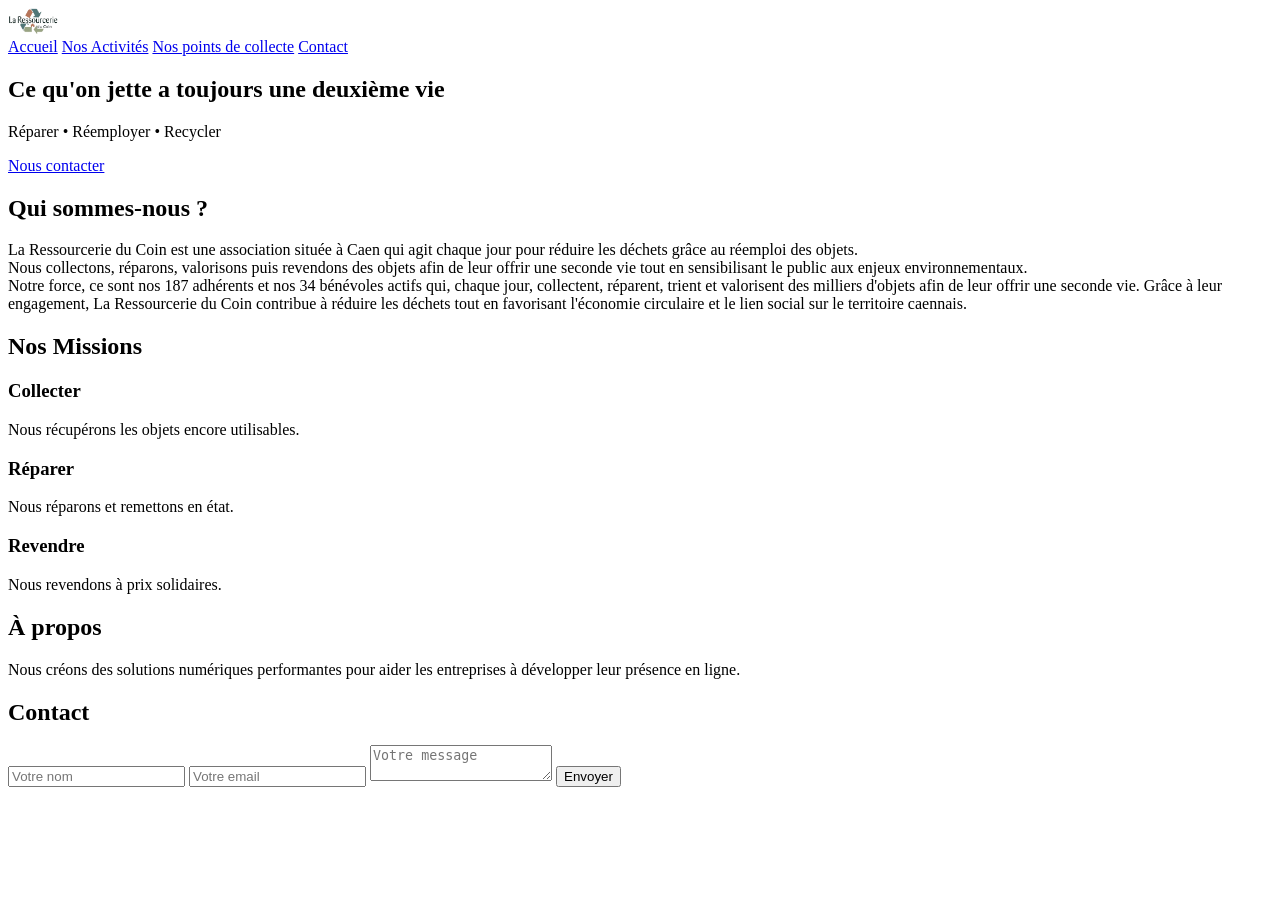
==== index.html @ 8d31c963 "Update index.html" ====
<!DOCTYPE html>
<html lang="fr">

<head>
    <link rel="icon" type="image/png" href="photo/logonglet.png">
    <meta charset="UTF-8">
    <meta name="viewport" content="width=device-width, initial-scale=1.0">
    <title>La Ressourcerie du Coin</title>
    <link rel="stylesheet" href="style.css">
</head>

<body>

    <header class="header">

        <div class="logo">
            <img src="photo/logoecri.png" alt="logo" width="50px" />
        </div>

        <nav class="navigation">
            <a href="index.html">Accueil</a>
            <a href="page/index2.html">Nos Activités</a>
            <a href="page/index3.html">Nos points de collecte</a>
            <a href="#contact">Contact</a>
        </nav>

    </header>


    <main>

        <section class="hero" id="accueil">

            <div class="hero-content">

                <h1>
                    Ce qu'on jette a toujours une deuxième vie
                </h1>


                <p>
                    Réparer • Réemployer • Recycler
                </p>
                <a class="btn" href="#contact">
                    Nous contacter
                </a>

            </div>

        </section>



        <section class="Apropos" id="Apropos">

            <h2>
                Qui sommes-nous ?
            </h2>
            <p>
                La Ressourcerie du Coin est une association située à Caen qui agit chaque jour pour réduire les déchets
                grâce au réemploi des objets.<br>

                Nous collectons, réparons, valorisons puis revendons des objets afin de leur offrir une seconde vie tout
                en sensibilisant le public aux enjeux environnementaux.<br>

                Notre force, ce sont nos 187 adhérents et nos 34 bénévoles actifs qui, chaque jour, collectent,
                réparent, trient et valorisent des milliers d'objets afin de leur offrir une seconde vie. Grâce à leur
                engagement, La Ressourcerie du Coin contribue à réduire les déchets tout en favorisant l'économie
                circulaire et le lien social sur le territoire caennais.
            </p>

        </section>
        <section class="missions" id="missions">
            <h2>Nos Missions</h2>
            <div class="cards">


                <div class="card">
                    <h3>Collecter</h3>
                    <p>
                        Nous récupérons les objets encore utilisables.
                    </p>
                </div>


                <div class="card">
                    <h3>Réparer</h3>
                    <p>
                        Nous réparons et remettons en état.
                    </p>
                </div>


                <div class="card">
                    <h3>Revendre</h3>
                    <p>
                        Nous revendons à prix solidaires.
                    </p>
                </div>


            </div>

        </section>




        <section class="about" id="apropos">

            <h2>
                À propos
            </h2>

            <p>
                Nous créons des solutions numériques performantes
                pour aider les entreprises à développer leur présence en ligne.
            </p>

        </section>





        <section class="contact" id="contact">

            <h2>
                Contact
            </h2>


            <form>

                <input type="text" placeholder="Votre nom">

                <input type="email" placeholder="Votre email">

                <textarea placeholder="Votre message"></textarea>

                <button>
                    Envoyer
                </button>

            </form>


        </section>


    </main>




    <footer class="footer">

        <p>

        </p>

    </footer>



</body>

</html>
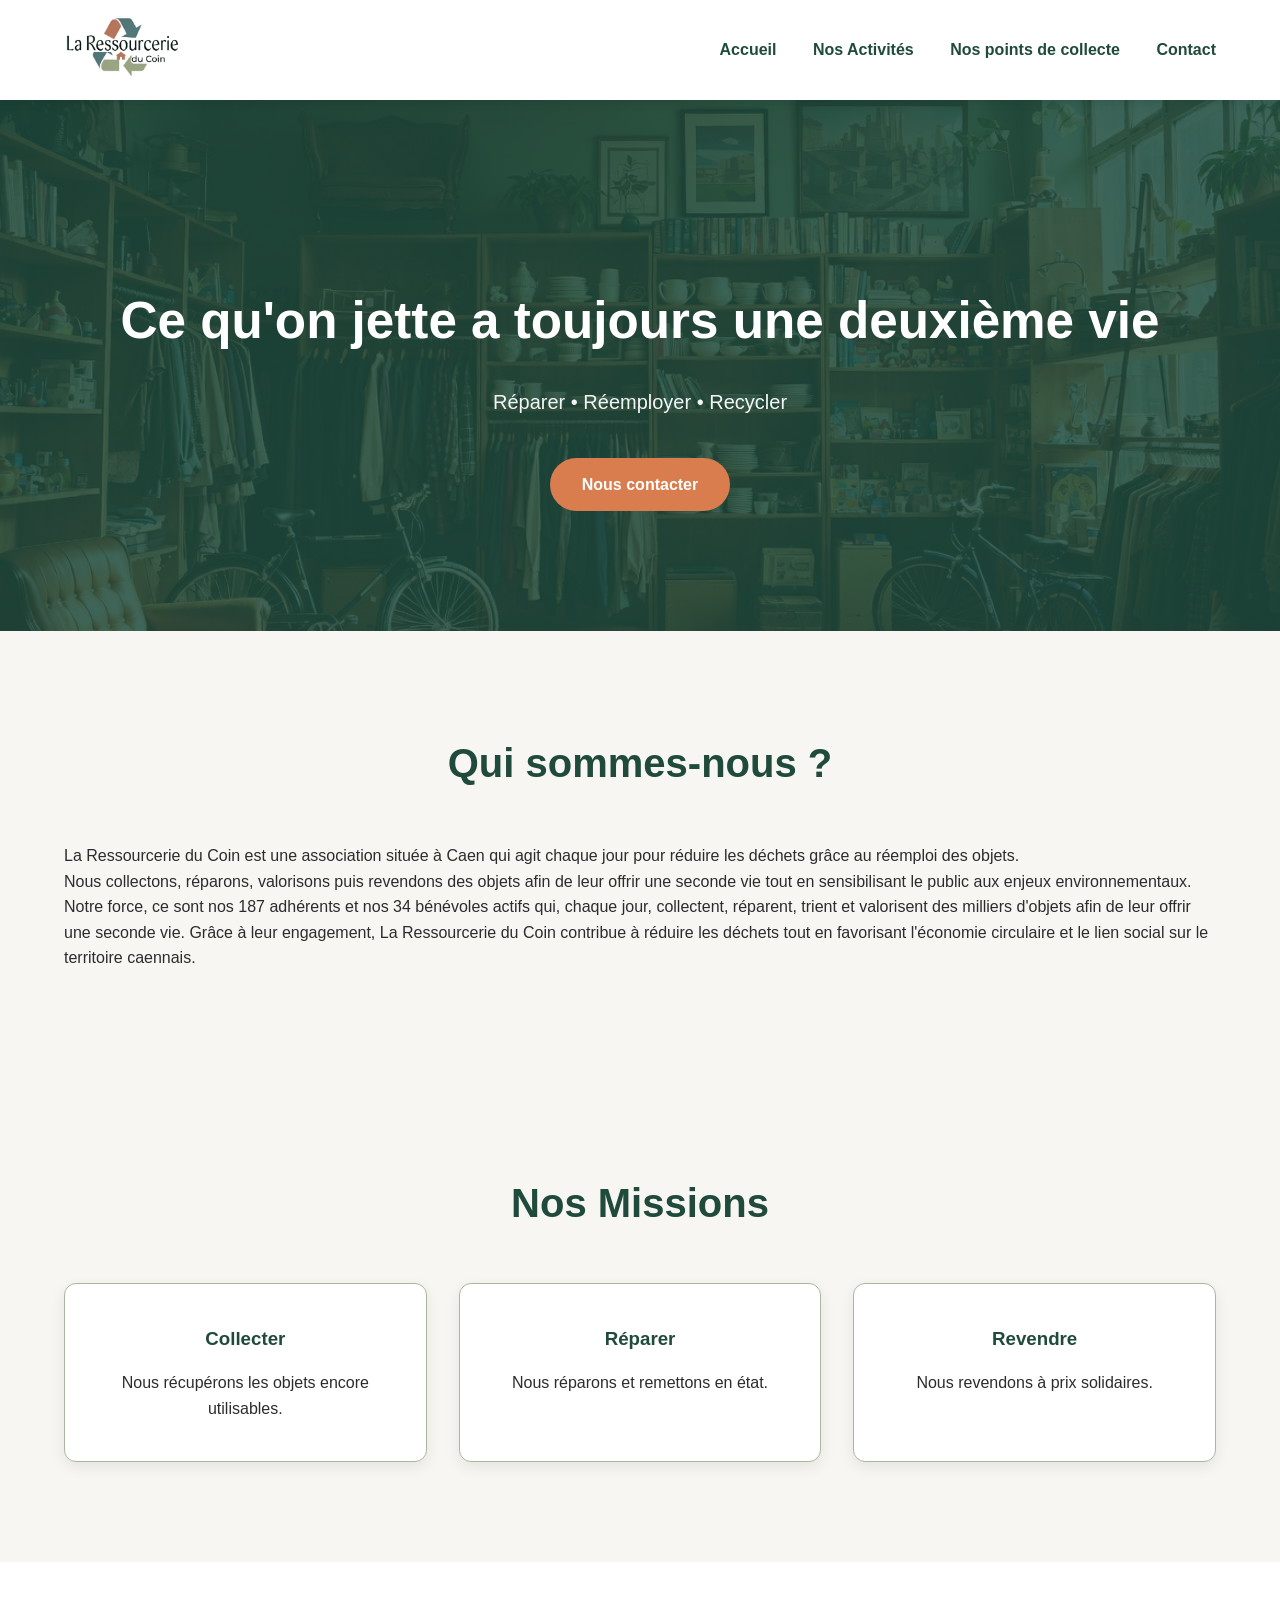
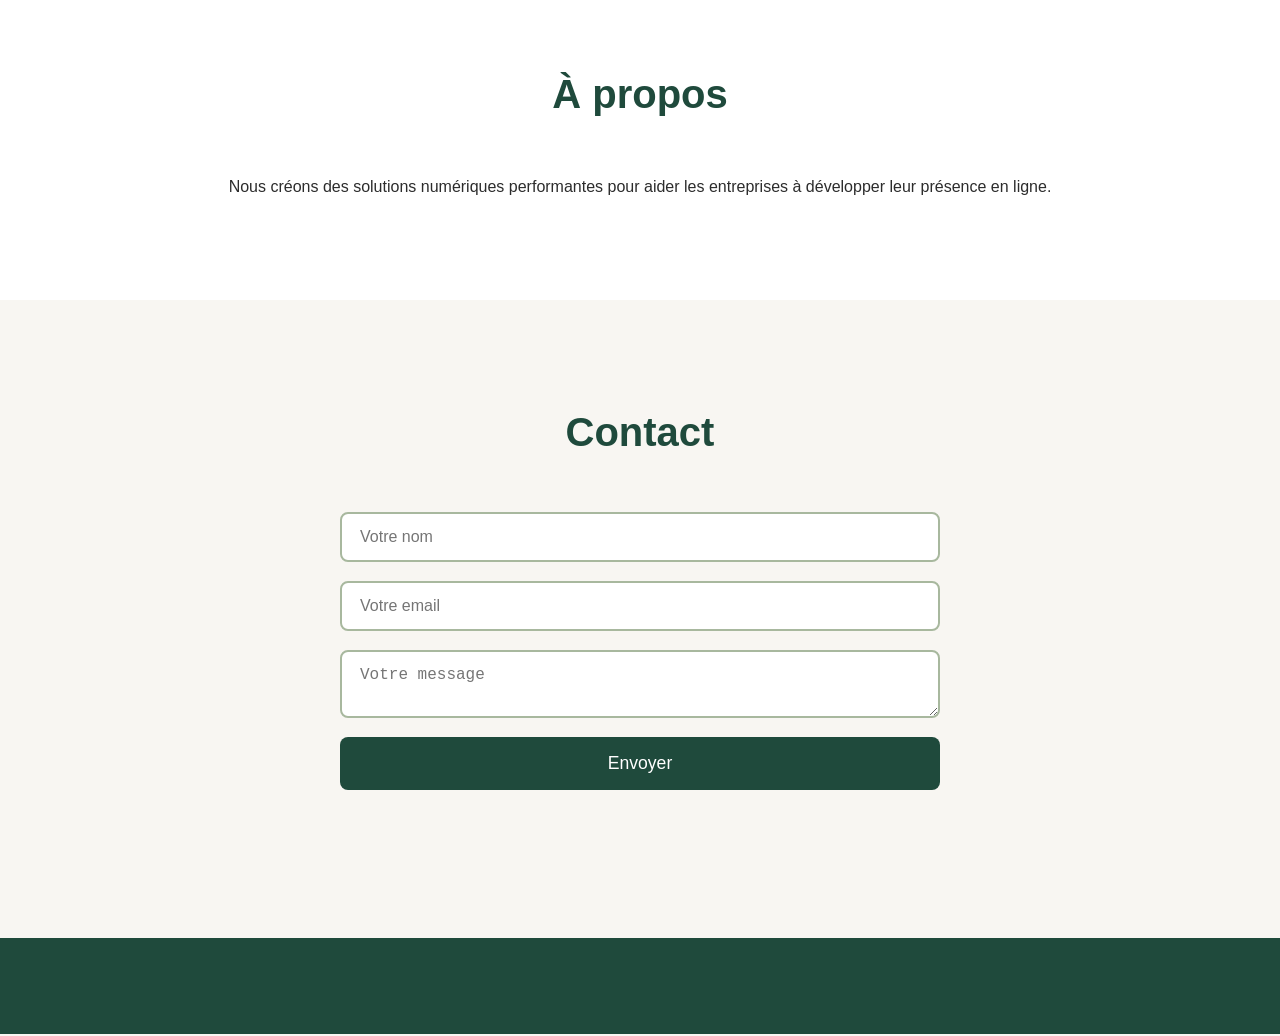
==== commit 6cc84cc9: "Update index.html" ====
--- a/index.html
+++ b/index.html
@@ -7,6 +7,8 @@
     <meta name="viewport" content="width=device-width, initial-scale=1.0">
     <title>La Ressourcerie du Coin</title>
     <link rel="stylesheet" href="style.css">
+    <script src="script.js"></script>
+
 </head>
 
 <body>
--- a/style.css
+++ b/style.css
@@ -0,0 +1,208 @@
+/* ====================== 
+   CHARTE GRAPHIQUE 
+   ====================== */
+:root {
+    --vert-principal: #1F4A3C;
+    --vert-secondaire: #8FBF8F;
+    --terre-cuite: #D97C4E;
+    --vert-clair: #A8B89E;
+    --gris-fonce: #2C2C2C;
+    --beige: #F8F6F2;
+}
+
+/* ====================== 
+   RESET & GÉNÉRAL 
+   ====================== */
+* {
+    margin: 0;
+    padding: 0;
+    box-sizing: border-box;
+}
+
+body {
+    font-family: 'Arial', 'Helvetica', sans-serif;
+    line-height: 1.6;
+    color: var(--gris-fonce);
+    background-color: var(--beige);
+}
+
+/* ====================== 
+   HEADER 
+   ====================== */
+.header {
+    background-color: white;
+    box-shadow: 0 2px 10px rgba(0, 0, 0, 0.1);
+    position: sticky;
+    top: 0;
+    z-index: 100;
+    padding: 1rem 5%;
+    display: flex;
+    align-items: center;
+    justify-content: space-between;
+}
+
+.logo img {
+    height: 60px;
+    width: auto;
+}
+
+.navigation a {
+    color: var(--vert-principal);
+    text-decoration: none;
+    margin-left: 2rem;
+    font-weight: 600;
+    transition: color 0.3s;
+}
+
+.navigation a:hover {
+    color: var(--terre-cuite);
+}
+
+/* ====================== 
+   HERO 
+   ====================== */
+.hero {
+    background: linear-gradient(rgba(31, 74, 60, 0.85), rgba(31, 74, 60, 0.85)), 
+                url('photo/fond2.jpg') center/cover no-repeat;
+    color: white;
+    padding: 180px 5% 120px;
+    text-align: center;
+}
+
+.hero h1 {
+    font-size: 3.2rem;
+    margin-bottom: 1.5rem;
+    color: white;
+}
+
+.hero p {
+    font-size: 1.25rem;
+    max-width: 800px;
+    margin: 0 auto 2.5rem;
+    opacity: 0.95;
+}
+
+.btn {
+    display: inline-block;
+    background-color: var(--terre-cuite);
+    color: white;
+    padding: 14px 32px;
+    border-radius: 50px;
+    text-decoration: none;
+    font-weight: bold;
+    transition: all 0.3s;
+}
+
+.btn:hover {
+    background-color: #c56d42;
+    transform: translateY(-3px);
+}
+
+/* ====================== 
+   SECTIONS 
+   ====================== */
+section {
+    padding: 100px 5%;
+}
+
+h2 {
+    color: var(--vert-principal);
+    text-align: center;
+    font-size: 2.5rem;
+    margin-bottom: 3rem;
+}
+
+/* Cards */
+.cards {
+    display: grid;
+    grid-template-columns: repeat(auto-fit, minmax(320px, 1fr));
+    gap: 2rem;
+    max-width: 1200px;
+    margin: 0 auto;
+}
+
+.card {
+    background: white;
+    padding: 2.5rem 2rem;
+    border-radius: 12px;
+    box-shadow: 0 5px 15px rgba(0, 0, 0, 0.08);
+    text-align: center;
+    transition: transform 0.3s;
+    border: 1px solid var(--vert-clair);
+}
+
+.card:hover {
+    transform: translateY(-10px);
+}
+
+.card h3 {
+    color: var(--vert-principal);
+    margin-bottom: 1rem;
+}
+
+/* À propos */
+.about {
+    background-color: white;
+    text-align: center;
+}
+
+/* Contact */
+.contact form {
+    max-width: 600px;
+    margin: 0 auto;
+    display: flex;
+    flex-direction: column;
+    gap: 1.2rem;
+}
+
+.contact input,
+.contact textarea {
+    padding: 14px 18px;
+    border: 2px solid var(--vert-clair);
+    border-radius: 8px;
+    font-size: 1rem;
+}
+
+.contact button {
+    background-color: var(--vert-principal);
+    color: white;
+    padding: 16px;
+    border: none;
+    border-radius: 8px;
+    font-size: 1.1rem;
+    cursor: pointer;
+    transition: 0.3s;
+}
+
+.contact button:hover {
+    background-color: #143828;
+}
+
+/* ====================== 
+   FOOTER 
+   ====================== */
+.footer {
+    background-color: var(--vert-principal);
+    color: white;
+    text-align: center;
+    padding: 3rem 5%;
+    margin-top: 3rem;
+}
+
+/* ====================== 
+   RESPONSIVE 
+   ====================== */
+@media (max-width: 768px) {
+    .header {
+        flex-direction: column;
+        gap: 1rem;
+    }
+    
+    .navigation a {
+        margin: 0 1rem;
+    }
+    
+    .hero h1 {
+        font-size: 2.4rem;
+    }
+}
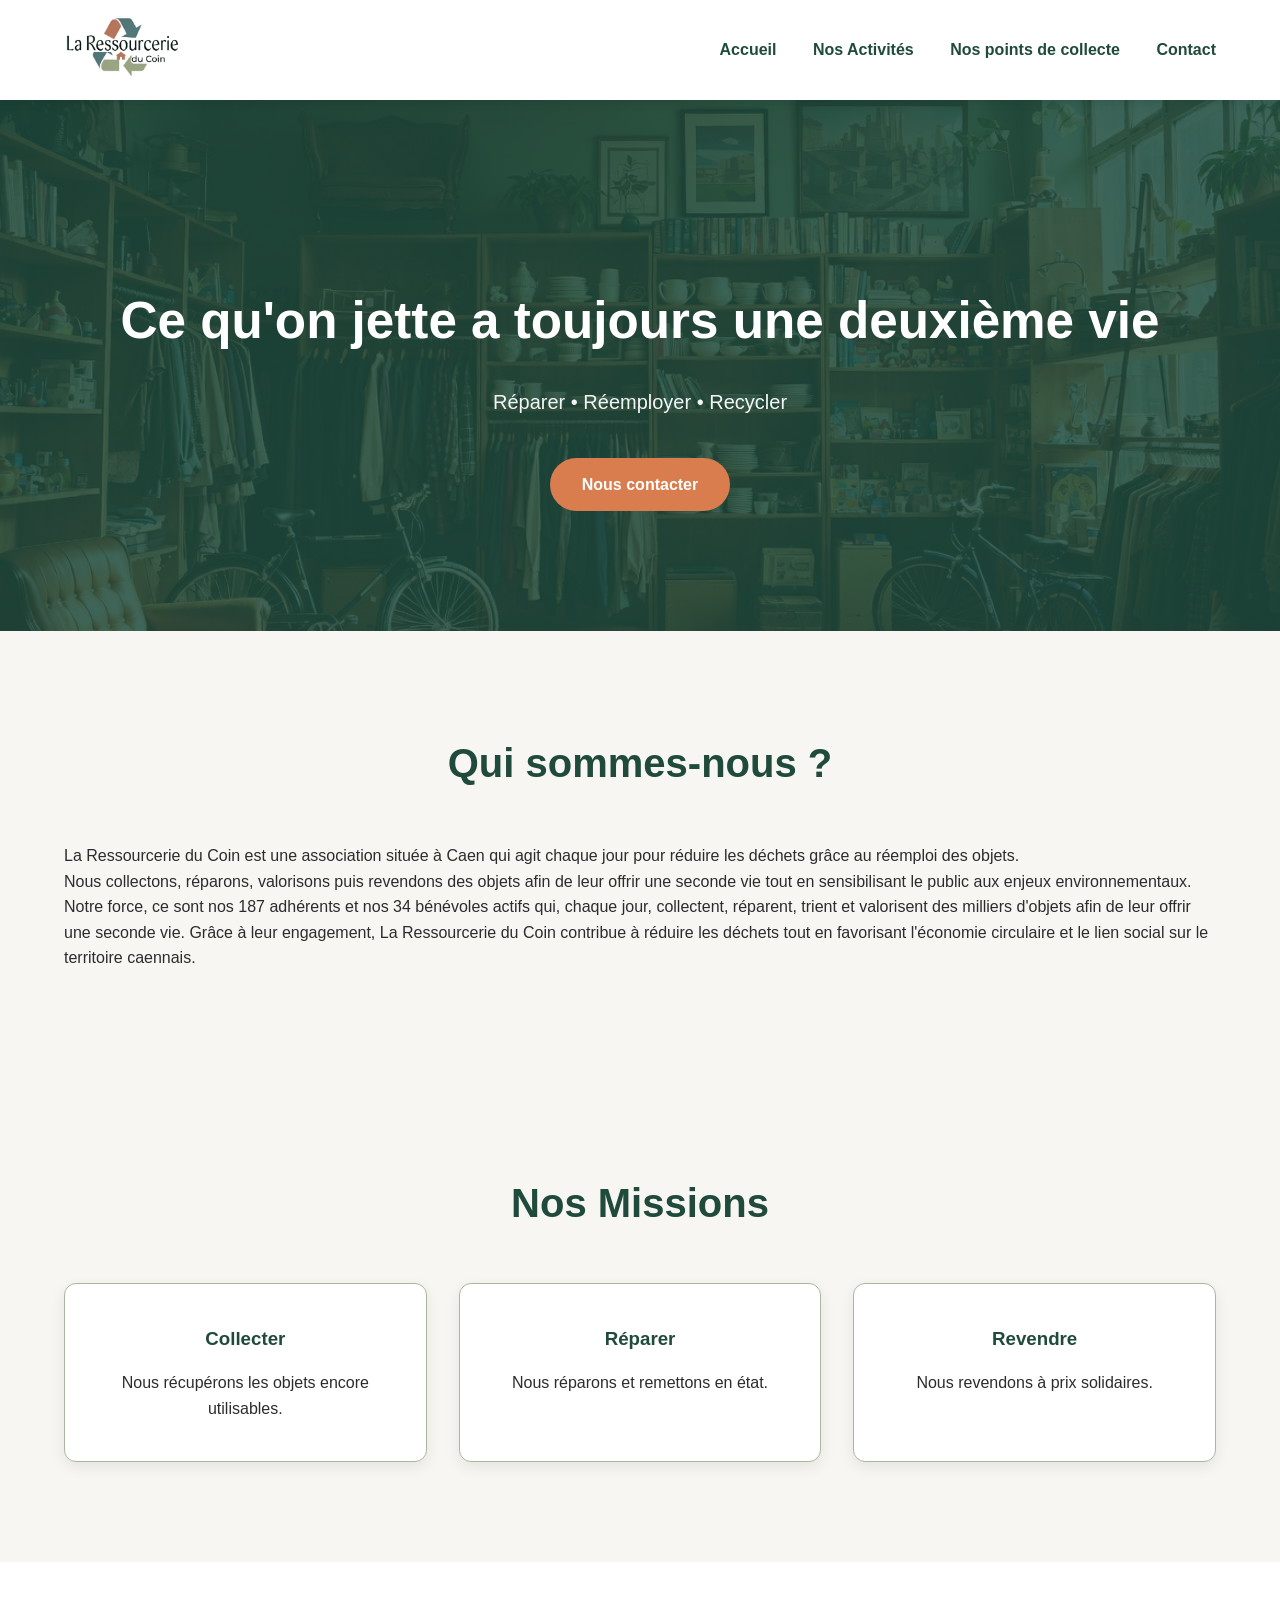
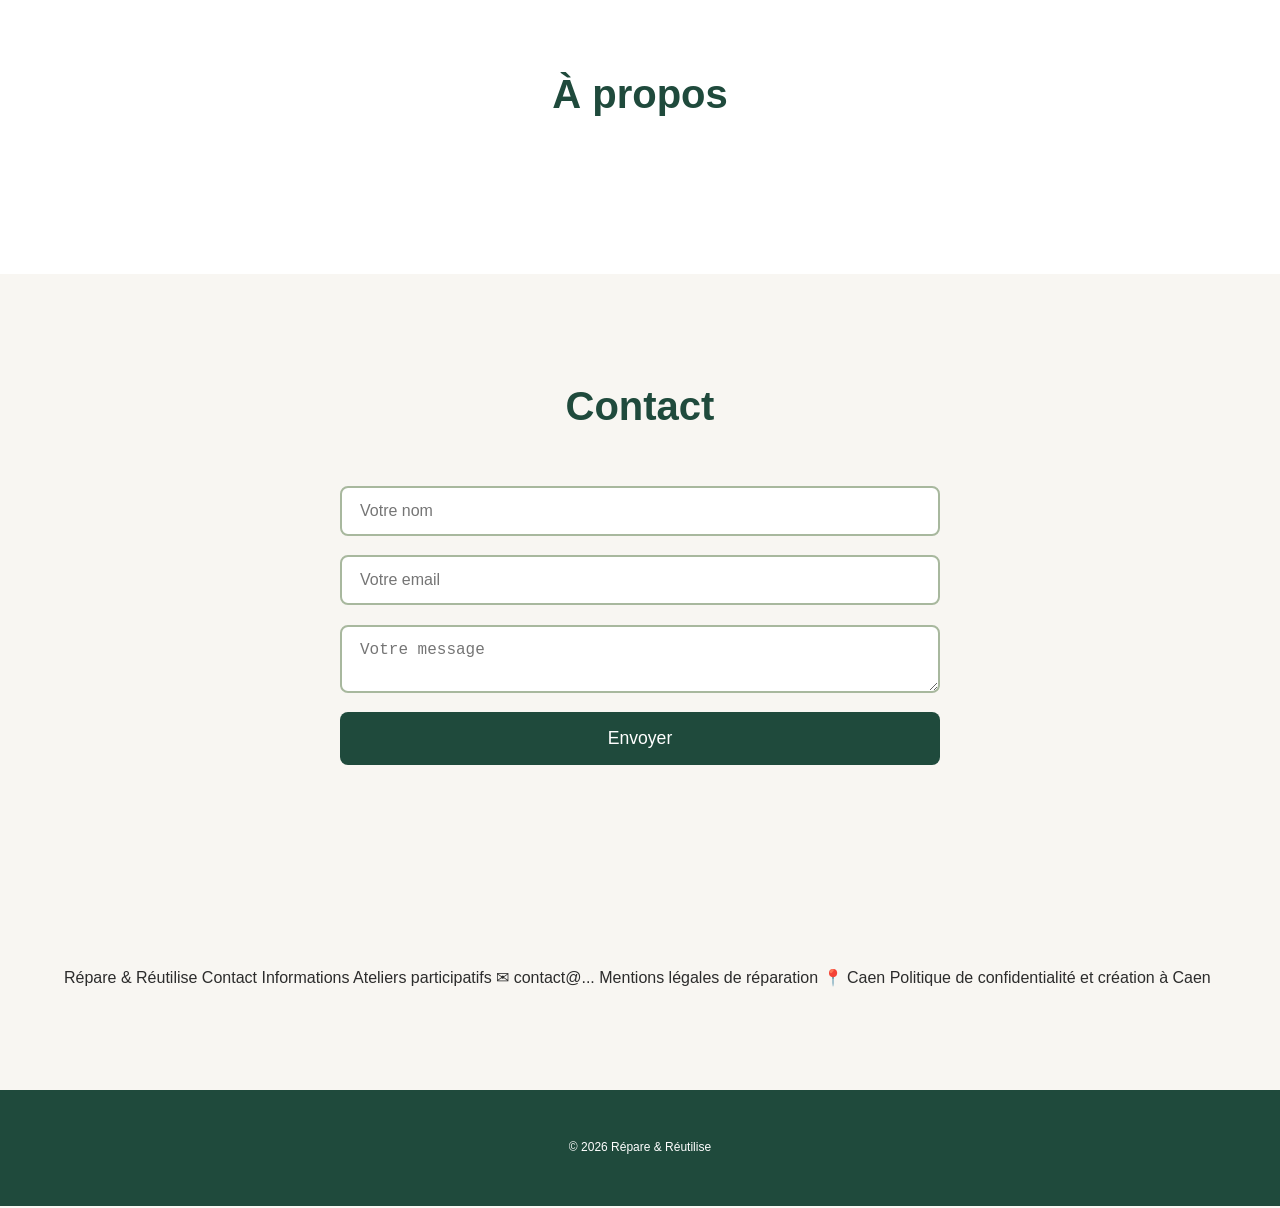
==== commit 666932c3: "Update index.html" ====
--- a/index.html
+++ b/index.html
@@ -16,7 +16,7 @@
     <header class="header">
 
         <div class="logo">
-            <img src="photo/logoecri.png" alt="logo" width="50px" />
+            <img src="photo/logoecri.png" alt="logo"/>
         </div>
 
         <nav class="navigation">
@@ -115,8 +115,7 @@
             </h2>
 
             <p>
-                Nous créons des solutions numériques performantes
-                pour aider les entreprises à développer leur présence en ligne.
+
             </p>
 
         </section>
@@ -148,7 +147,13 @@
 
 
         </section>
+        <section>
 
+            Répare & Réutilise          Contact          Informations
+            Ateliers participatifs      ✉ contact@...    Mentions légales
+            de réparation               📍 Caen          Politique de confidentialité
+            et création à Caen
+        </section>
 
     </main>
 
@@ -158,7 +163,7 @@
     <footer class="footer">
 
         <p>
-
+            © 2026 Répare & Réutilise
         </p>
 
     </footer>
--- a/style.css
+++ b/style.css
@@ -131,6 +131,13 @@
     border: 1px solid var(--vert-clair);
 }
 
+#liste-ateliers {
+    display: grid;
+    grid-template-columns: repeat(2, 1fr);
+    gap: 20px;
+    margin-top: 30px;
+}
+
 .card:hover {
     transform: translateY(-10px);
 }
@@ -178,6 +185,64 @@
     background-color: #143828;
 }
 
+/* Une seule colonne */
+#liste-ateliers {
+    display: grid;
+    grid-template-columns: 1fr;
+    gap: 20px;
+    margin-top: 30px;
+}
+
+/* Contenu de la carte : infos + emplacement côte à côte */
+.card-contenu {
+    display: flex;
+    gap: 2rem;
+    text-align: left;
+    align-items: stretch;
+}
+
+.card-info {
+    flex: 1.4;
+}
+
+.lieu-info {
+    flex: 1;
+    display: flex;
+    flex-direction: column;
+    gap: 0.6rem;
+    background: var(--beige);
+    border: 1px solid var(--vert-clair);
+    border-radius: 10px;
+    padding: 1rem;
+}
+
+.mini-carte {
+    width: 100%;
+    height: 160px;
+    border: none;
+    border-radius: 8px;
+}
+
+.lieu-details p {
+    margin: 0.2rem 0;
+    font-size: 0.9rem;
+}
+
+.type-badge {
+    display: inline-block;
+    background: var(--vert-secondaire);
+    color: var(--vert-principal);
+    font-weight: 600;
+    padding: 3px 10px;
+    border-radius: 50px;
+    font-size: 0.8rem !important;
+}
+
+@media (max-width: 768px) {
+    .card-contenu {
+        flex-direction: column;
+    }
+}
 /* ====================== 
    FOOTER 
    ====================== */
@@ -186,8 +251,9 @@
     color: white;
     text-align: center;
     padding: 3rem 5%;
-    margin-top: 3rem;
-}
+    font-size:12px;
+}
+
 
 /* ====================== 
    RESPONSIVE 
@@ -205,4 +271,169 @@
     .hero h1 {
         font-size: 2.4rem;
     }
-}+}
+/* ======================
+   POPUP FORMULAIRE
+   ====================== */
+
+.overlay {
+    display: none;
+    position: fixed;
+    inset: 0;
+    background: rgba(31, 74, 60, 0.55);
+    backdrop-filter: blur(3px);
+    z-index: 1000;
+}
+
+.formulaire {
+    display: none;
+    position: fixed;
+    top: 50%;
+    left: 50%;
+    transform: translate(-50%, -50%);
+    width: min(90%, 500px);
+
+    background: white;
+    border-radius: 15px;
+    padding: 2.5rem;
+
+    border: 1px solid var(--vert-clair);
+    box-shadow: 0 15px 40px rgba(0,0,0,.2);
+
+    z-index: 1001;
+}
+
+.formulaire h2,
+.formulaire h3 {
+    color: var(--vert-principal);
+    text-align: center;
+    margin-bottom: 1.8rem;
+    font-size: 25px;
+}
+
+.formulaire label {
+    display: block;
+    color: var(--vert-principal);
+    font-weight: 600;
+    margin-bottom: .4rem;
+}
+
+.formulaire input,
+.formulaire textarea,
+.formulaire select {
+    width: 100%;
+    padding: 14px 18px;
+    margin-bottom: 1.2rem;
+
+    border: 2px solid var(--vert-clair);
+    border-radius: 8px;
+
+    font-size: 1rem;
+    font-family: inherit;
+
+    transition: .25s;
+}
+
+.formulaire input:focus,
+.formulaire textarea:focus,
+.formulaire select:focus {
+    outline: none;
+    border-color: var(--vert-principal);
+    box-shadow: 0 0 0 4px rgba(31, 74, 60, .15);
+}
+
+.formulaire textarea {
+    resize: vertical;
+    min-height: 120px;
+}
+
+.formulaire button {
+    width: 100%;
+    padding: 15px;
+    margin-top: 1rem;
+
+    border: none;
+    border-radius: 50px;
+
+    background: var(--terre-cuite);
+    color: white;
+
+    font-size: 1rem;
+    font-weight: bold;
+    cursor: pointer;
+
+    transition: .3s;
+}
+
+.formulaire button:hover {
+    background: #c56d42;
+    transform: translateY(-2px);
+}
+
+.formulaire .btn-secondaire {
+    background: var(--vert-principal);
+}
+
+.formulaire .btn-secondaire:hover {
+    background: #143828;
+}
+
+.formulaire .actions {
+    display: flex;
+    gap: 15px;
+    margin-top: 1rem;
+}
+
+.formulaire .actions button {
+    flex: 1;
+}
+
+@media (max-width: 768px) {
+    .formulaire {
+        width: 95%;
+        padding: 1.8rem;
+    }
+
+    .formulaire .actions {
+        flex-direction: column;
+    }
+}
+#message-formulaire {
+    margin: 1rem 0;
+    text-align: center;
+    font-weight: 600;
+}
+
+.message-erreur {
+    color: #c0392b;
+}
+
+.message-succes {
+    color: var(--vert-principal);
+}
+
+
+.confirmation {
+    text-align: center;
+    padding: 1rem;
+}
+
+.confirmation h3 {
+    font-size: 25px;
+    color: var(--vert-principal);
+    margin-bottom: 1rem;
+}
+
+.confirmation p {
+    margin-bottom: 2rem;
+}
+
+.confirmation button {
+    background-color: var(--terre-cuite);
+    color: white;
+    border: none;
+    padding: 14px 30px;
+    border-radius: 50px;
+    font-weight: bold;
+    cursor: pointer;
+}
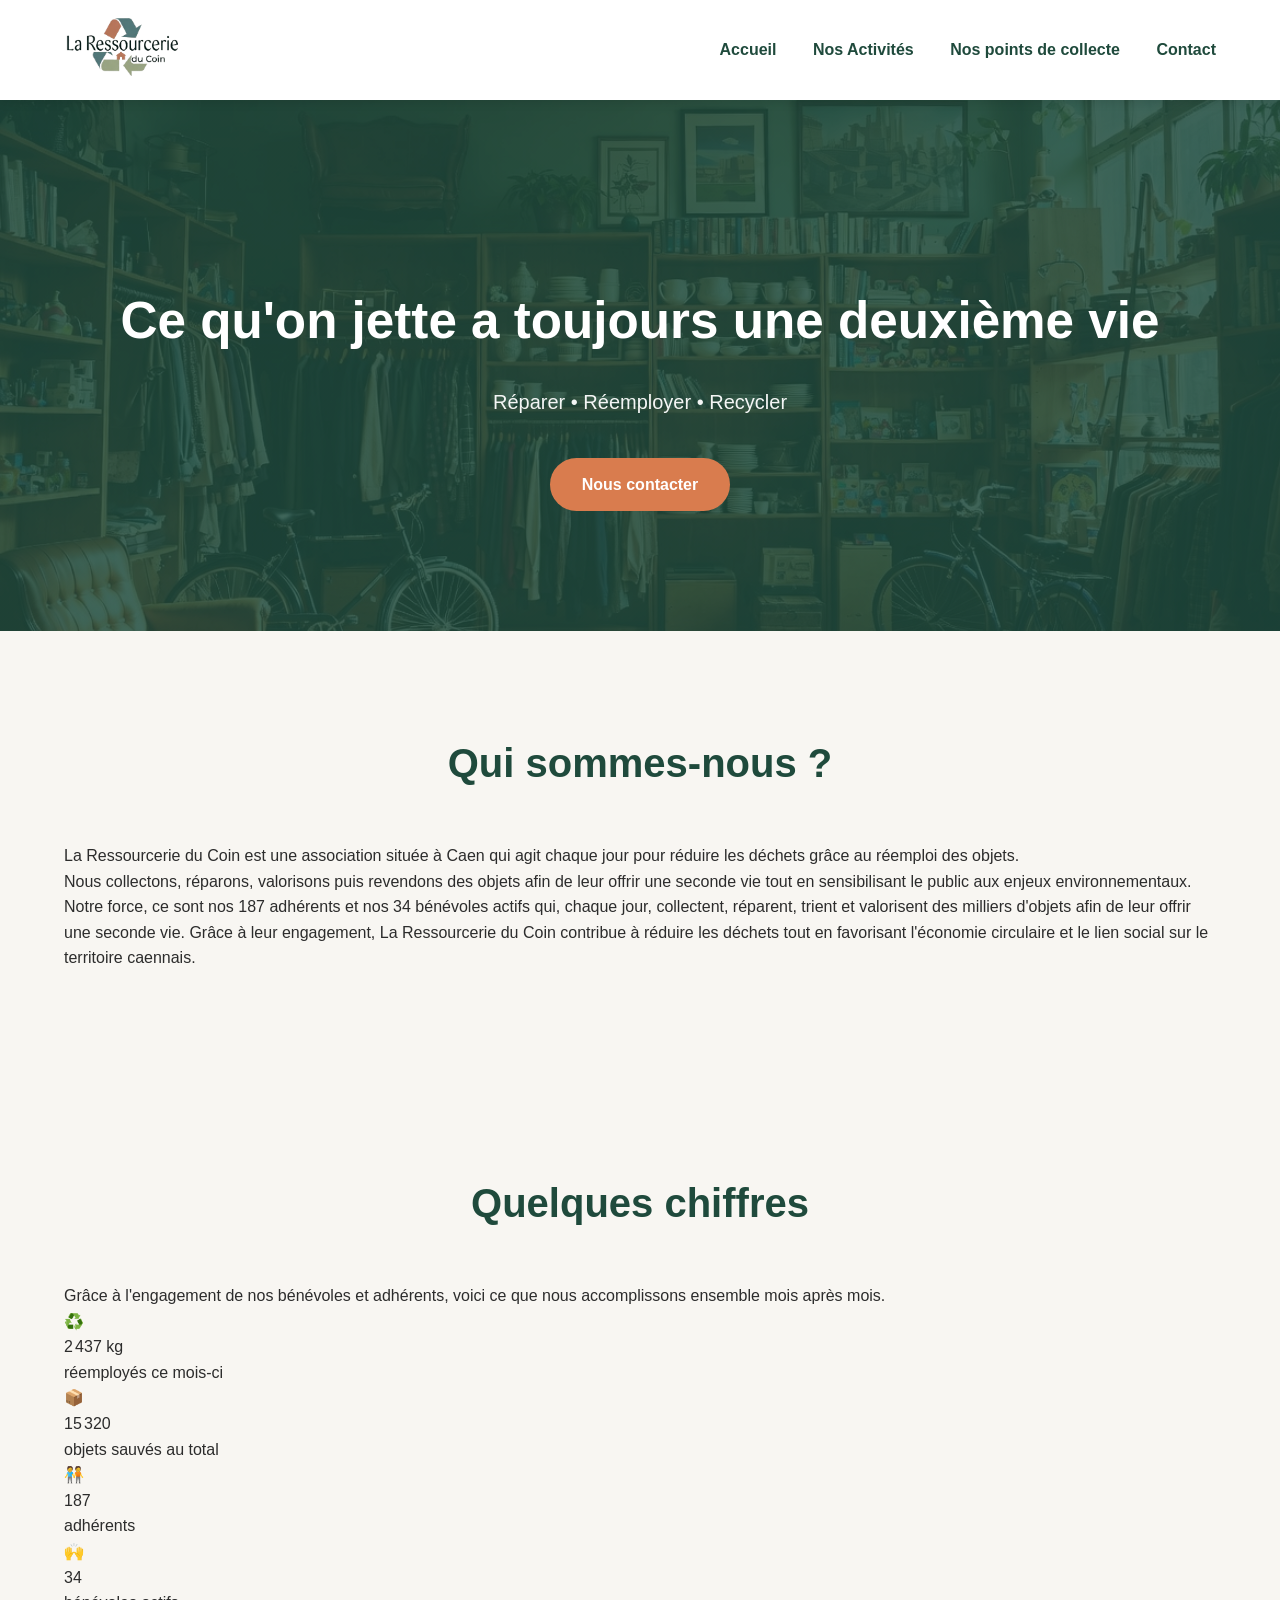
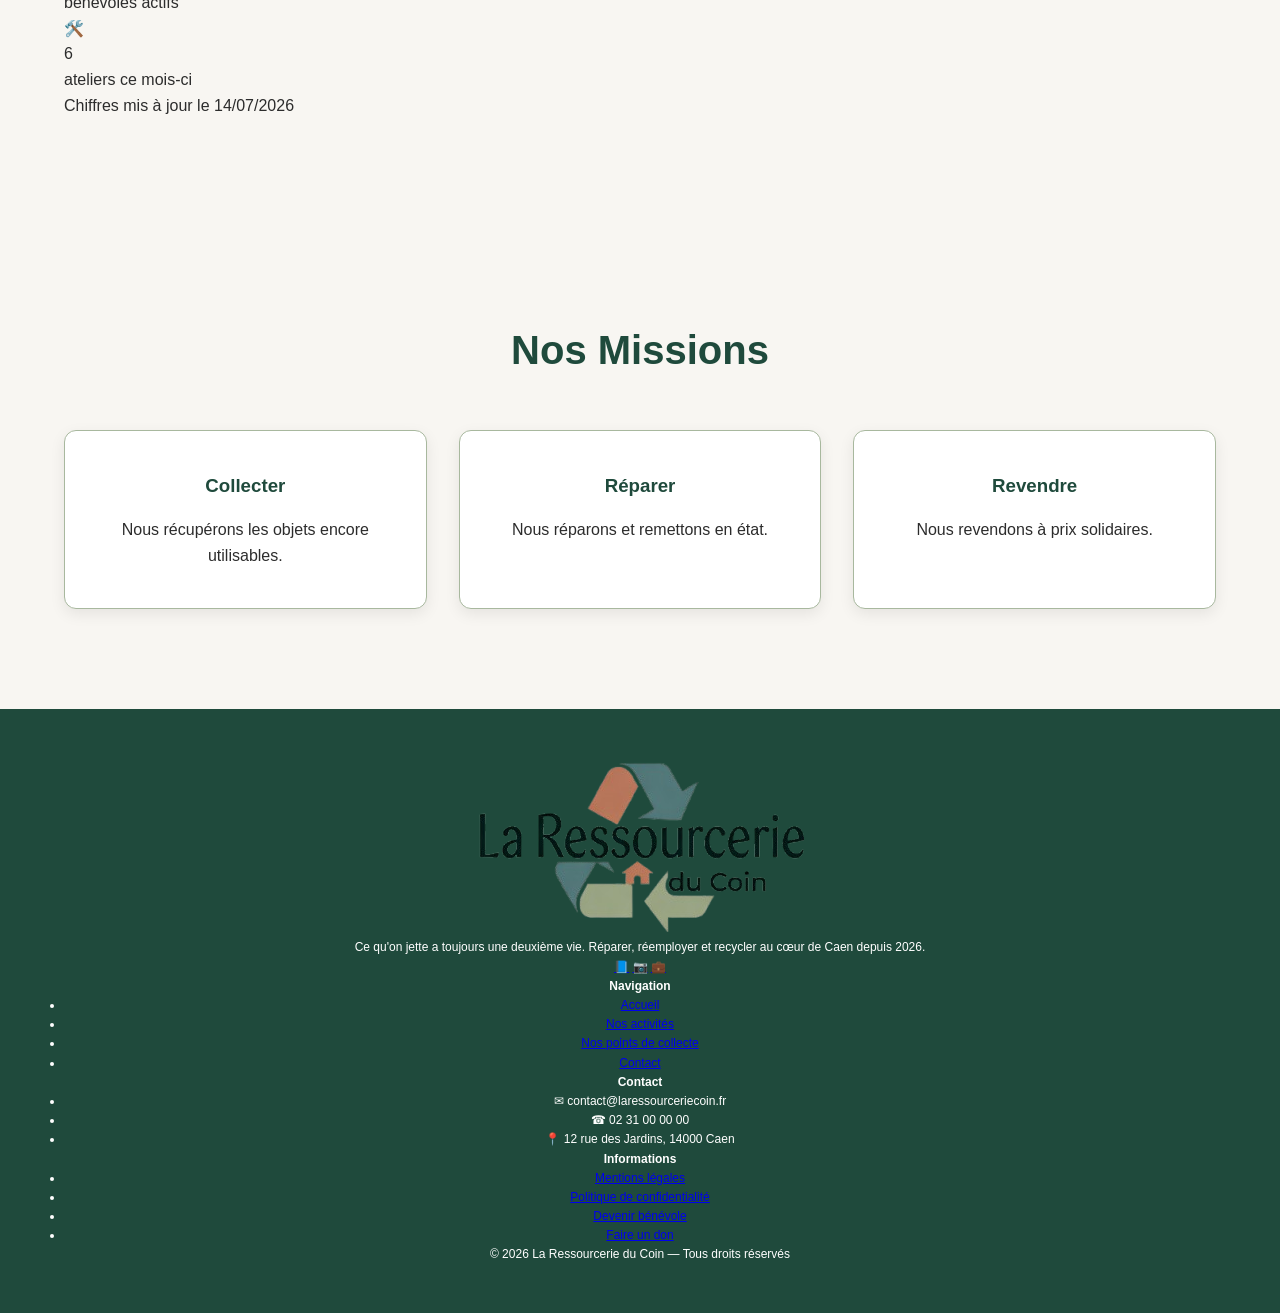
==== commit 61456fa0: "Update index.html" ====
--- a/index.html
+++ b/index.html
@@ -7,7 +7,7 @@
     <meta name="viewport" content="width=device-width, initial-scale=1.0">
     <title>La Ressourcerie du Coin</title>
     <link rel="stylesheet" href="style.css">
-    <script src="script.js"></script>
+    <script src="script.js" defer></script>
 
 </head>
 
@@ -72,6 +72,23 @@
             </p>
 
         </section>
+
+        <section class="chiffres" id="chiffres">
+
+            <h2>Quelques chiffres</h2>
+            <p class="chiffres-intro">
+                Grâce à l'engagement de nos bénévoles et adhérents, voici ce que nous
+                accomplissons ensemble mois après mois.
+            </p>
+
+            <div class="stats-grid" id="liste-stats">
+                <!-- Les chiffres sont générés automatiquement depuis script.js -->
+            </div>
+
+            <p class="stats-maj" id="stats-maj"></p>
+
+        </section>
+
         <section class="missions" id="missions">
             <h2>Nos Missions</h2>
             <div class="cards">
@@ -105,66 +122,59 @@
 
         </section>
 
-
-
-
-        <section class="about" id="apropos">
-
-            <h2>
-                À propos
-            </h2>
-
-            <p>
-
-            </p>
-
-        </section>
-
-
-
-
-
-        <section class="contact" id="contact">
-
-            <h2>
-                Contact
-            </h2>
-
-
-            <form>
-
-                <input type="text" placeholder="Votre nom">
-
-                <input type="email" placeholder="Votre email">
-
-                <textarea placeholder="Votre message"></textarea>
-
-                <button>
-                    Envoyer
-                </button>
-
-            </form>
-
-
-        </section>
-        <section>
-
-            Répare & Réutilise          Contact          Informations
-            Ateliers participatifs      ✉ contact@...    Mentions légales
-            de réparation               📍 Caen          Politique de confidentialité
-            et création à Caen
-        </section>
-
     </main>
-
-
-
 
     <footer class="footer">
 
-        <p>
-            © 2026 Répare & Réutilise
-        </p>
+        <div class="footer-contenu">
+
+            <div class="footer-bloc footer-a-propos">
+                <img src="photo/logoecri.png" alt="La Ressourcerie du Coin" class="footer-logo">
+                <p>
+                    Ce qu'on jette a toujours une deuxième vie. Réparer, réemployer et recycler
+                    au cœur de Caen depuis 2026.
+                </p>
+                <div class="footer-reseaux">
+                    <a href="https://facebook.com" aria-label="Facebook">📘</a>
+                    <a href="https://instagram.com" aria-label="Instagram">📷</a>
+                    <a href="https://linkedin.com" aria-label="LinkedIn">💼</a>
+                </div>
+            </div>
+
+            <div class="footer-bloc">
+                <h4>Navigation</h4>
+                <ul>
+                    <li><a href="index.html">Accueil</a></li>
+                    <li><a href="page/index2.html">Nos activités</a></li>
+                    <li><a href="page/index3.html">Nos points de collecte</a></li>
+                    <li><a href="page/index2.html#contact">Contact</a></li>
+                </ul>
+            </div>
+
+            <div class="footer-bloc">
+                <h4>Contact</h4>
+                <ul class="footer-contact">
+                    <li>✉ contact@laressourceriecoin.fr</li>
+                    <li>☎ 02 31 00 00 00</li>
+                    <li>📍 12 rue des Jardins, 14000 Caen</li>
+                </ul>
+            </div>
+
+            <div class="footer-bloc">
+                <h4>Informations</h4>
+                <ul>
+                    <li><a href="/page/index5.html">Mentions légales</a></li>
+                    <li><a href="/page/index6.html">Politique de confidentialité</a></li>
+                    <li><a href="#">Devenir bénévole</a></li>
+                    <li><a href="#">Faire un don</a></li>
+                </ul>
+            </div>
+
+        </div>
+
+        <div class="footer-bas">
+            <p>© 2026 La Ressourcerie du Coin — Tous droits réservés</p>
+        </div>
 
     </footer>
 
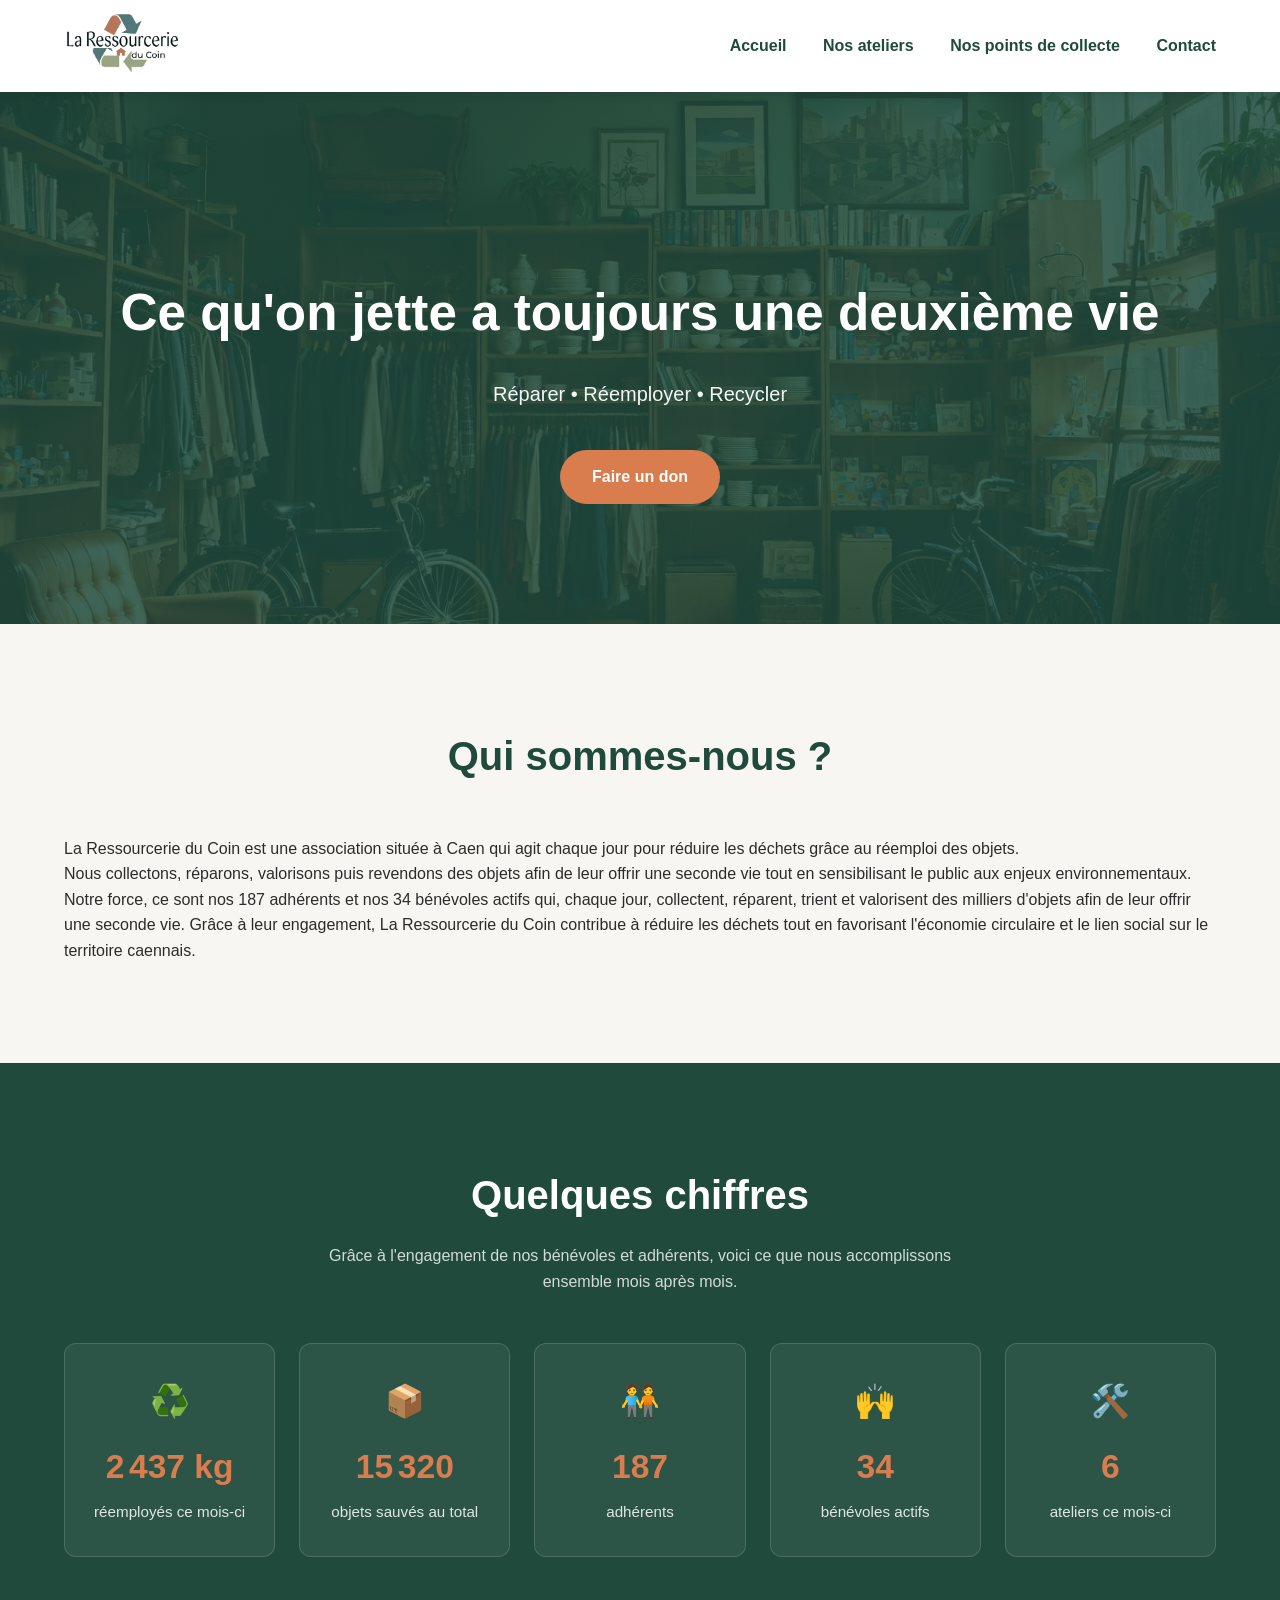
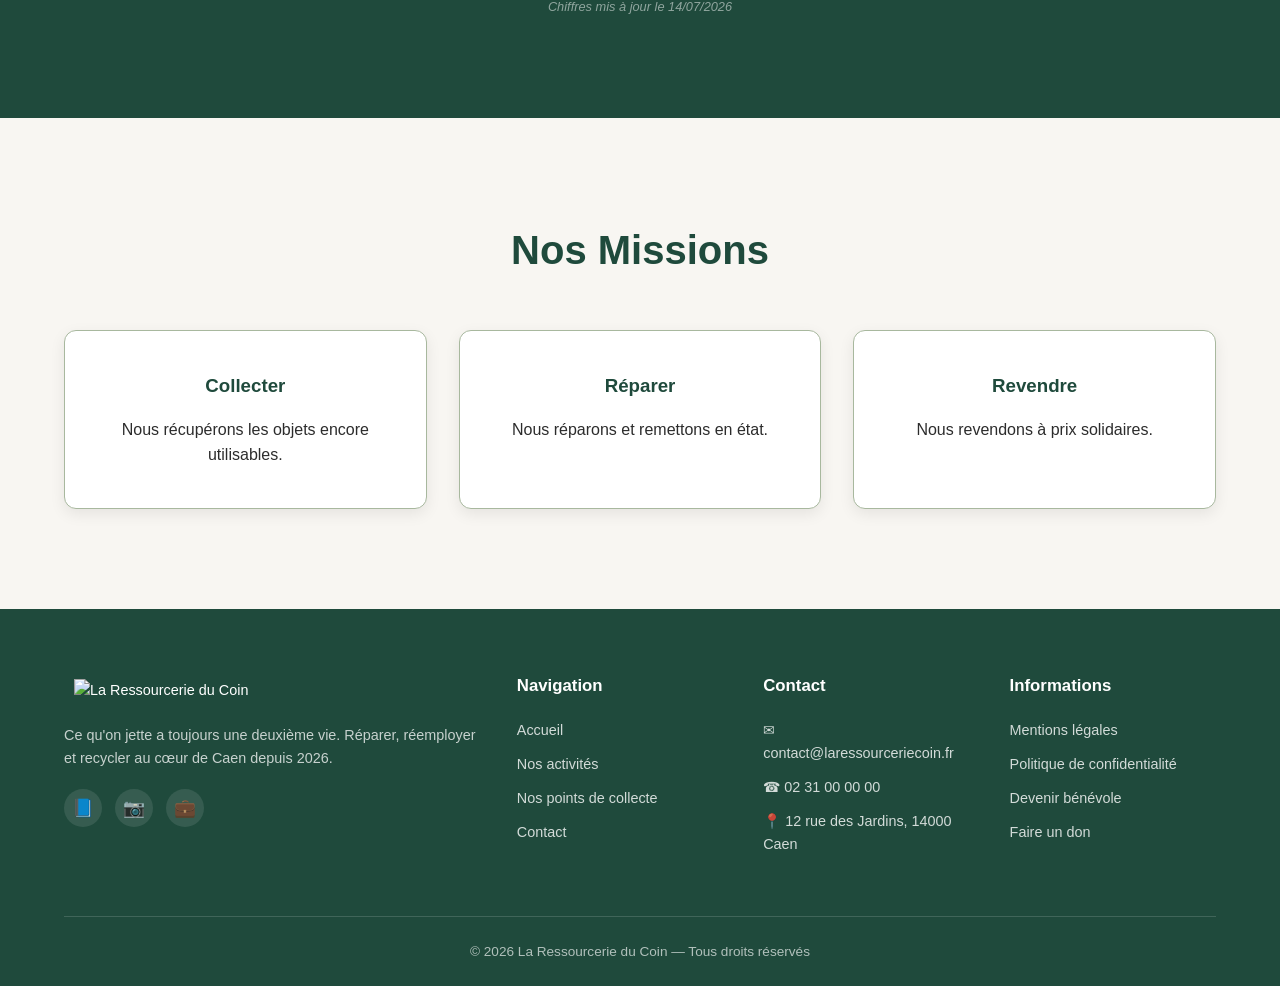
==== commit 5249e9e5: "Update index.html" ====
--- a/index.html
+++ b/index.html
@@ -20,10 +20,10 @@
         </div>
 
         <nav class="navigation">
-            <a href="index.html">Accueil</a>
-            <a href="page/index2.html">Nos Activités</a>
+            <a href="index.html" class="active">Accueil</a>
+            <a href="page/index2.html">Nos ateliers</a>
             <a href="page/index3.html">Nos points de collecte</a>
-            <a href="#contact">Contact</a>
+            <a href="page/index4.html">Contact</a>
         </nav>
 
     </header>
@@ -43,8 +43,8 @@
                 <p>
                     Réparer • Réemployer • Recycler
                 </p>
-                <a class="btn" href="#contact">
-                    Nous contacter
+                <a class="btn" href="page/index7.html">
+                    Faire un don
                 </a>
 
             </div>
@@ -129,7 +129,7 @@
         <div class="footer-contenu">
 
             <div class="footer-bloc footer-a-propos">
-                <img src="photo/logoecri.png" alt="La Ressourcerie du Coin" class="footer-logo">
+                <img src="photo/ecrimar.png" alt="La Ressourcerie du Coin" class="footer-logo">
                 <p>
                     Ce qu'on jette a toujours une deuxième vie. Réparer, réemployer et recycler
                     au cœur de Caen depuis 2026.
@@ -147,7 +147,7 @@
                     <li><a href="index.html">Accueil</a></li>
                     <li><a href="page/index2.html">Nos activités</a></li>
                     <li><a href="page/index3.html">Nos points de collecte</a></li>
-                    <li><a href="page/index2.html#contact">Contact</a></li>
+                    <li><a href="page/index4.html">Contact</a></li>
                 </ul>
             </div>
 
@@ -165,8 +165,8 @@
                 <ul>
                     <li><a href="/page/index5.html">Mentions légales</a></li>
                     <li><a href="/page/index6.html">Politique de confidentialité</a></li>
-                    <li><a href="#">Devenir bénévole</a></li>
-                    <li><a href="#">Faire un don</a></li>
+                    <li><a href="/page/index4.html">Devenir bénévole</a></li>
+                    <li><a href="/page/index7.html">Faire un don</a></li>
                 </ul>
             </div>
 
--- a/style.css
+++ b/style.css
@@ -41,9 +41,17 @@
     justify-content: space-between;
 }
 
-.logo img {
-    height: 60px;
-    width: auto;
+.header{
+    height:92px;
+    padding:0 5%;
+    display:flex;
+    align-items:center;
+    justify-content:space-between;
+}
+
+.logo img{
+    height:60px;
+    width:auto;
 }
 
 .navigation a {
@@ -185,6 +193,69 @@
     background-color: #143828;
 }
 
+/* ====================== 
+   CHIFFRES / STATISTIQUES 
+   ====================== */
+.chiffres {
+    background-color: var(--vert-principal);
+    text-align: center;
+}
+
+.chiffres h2 {
+    color: white;
+}
+
+.chiffres-intro {
+    max-width: 650px;
+    margin: -2rem auto 3rem;
+    color: rgba(255, 255, 255, 0.8);
+}
+
+.stats-grid {
+    display: grid;
+    grid-template-columns: repeat(auto-fit, minmax(180px, 1fr));
+    gap: 1.5rem;
+    max-width: 1200px;
+    margin: 0 auto;
+}
+
+.stat-card {
+    background: rgba(255, 255, 255, 0.06);
+    border: 1px solid rgba(255, 255, 255, 0.15);
+    border-radius: 12px;
+    padding: 2rem 1rem;
+    transition: transform 0.3s, background 0.3s;
+}
+
+.stat-card:hover {
+    transform: translateY(-6px);
+    background: rgba(255, 255, 255, 0.1);
+}
+
+.stat-icone {
+    font-size: 2rem;
+    margin-bottom: 0.8rem;
+}
+
+.stat-valeur {
+    font-size: 2.1rem;
+    font-weight: bold;
+    color: var(--terre-cuite);
+    margin-bottom: 0.4rem;
+}
+
+.stat-label {
+    color: rgba(255, 255, 255, 0.85);
+    font-size: 0.95rem;
+}
+
+.stats-maj {
+    margin-top: 2.5rem;
+    color: rgba(255, 255, 255, 0.5);
+    font-size: 0.8rem;
+    font-style: italic;
+}
+
 /* Une seule colonne */
 #liste-ateliers {
     display: grid;
@@ -202,14 +273,14 @@
 }
 
 .card-info {
-    flex: 1.4;
+    flex: 1;
 }
 
 .lieu-info {
     flex: 1;
     display: flex;
     flex-direction: column;
-    gap: 0.6rem;
+    gap: 0.5rem;
     background: var(--beige);
     border: 1px solid var(--vert-clair);
     border-radius: 10px;
@@ -218,14 +289,30 @@
 
 .mini-carte {
     width: 100%;
-    height: 160px;
+    height: 450px;   
     border: none;
     border-radius: 8px;
 }
 
-.lieu-details p {
-    margin: 0.2rem 0;
-    font-size: 0.9rem;
+.lieu-details {
+    display: flex;
+    align-items: flex-start;
+    justify-content: space-between;
+    gap: 1rem;
+}
+
+.lieu-adresse p {
+    margin: 0.15rem 0;
+    font-size: 0.85rem;
+}
+
+.lieu-horaires {
+    flex-shrink: 0;
+    text-align: right;
+    font-size: 0.85rem;
+    font-weight: 600;
+    color: var(--vert-principal);
+    white-space: nowrap;
 }
 
 .type-badge {
@@ -244,14 +331,178 @@
     }
 }
 /* ====================== 
+   PAGES LÉGALES 
+   ====================== */
+.page-legale {
+    background-color: white;
+    padding: 100px 5%;
+}
+
+.contenu-legal {
+    max-width: 780px;
+    margin: 0 auto;
+    text-align: left;
+}
+
+.contenu-legal h3 {
+    color: var(--vert-principal);
+    margin-top: 2.2rem;
+    margin-bottom: 0.8rem;
+    font-size: 1.3rem;
+}
+
+.contenu-legal h3:first-child {
+    margin-top: 0;
+}
+
+.contenu-legal p {
+    margin-bottom: 1rem;
+    color: var(--gris-fonce);
+}
+
+.contenu-legal ul {
+    margin: 0 0 1rem 1.4rem;
+}
+
+.contenu-legal li {
+    margin-bottom: 0.5rem;
+}
+
+.contenu-legal strong {
+    color: var(--vert-principal);
+}
+
+.contenu-legal em {
+    color: var(--terre-cuite);
+    font-style: italic;
+}
+
+.date-maj {
+    margin-top: 2.5rem;
+    font-size: 0.85rem;
+    color: #777;
+    font-style: italic;
+}
+
+@media (max-width: 768px) {
+    .page-legale {
+        padding: 60px 6%;
+    }
+}
+
+/* ====================== 
    FOOTER 
    ====================== */
 .footer {
     background-color: var(--vert-principal);
     color: white;
+    padding: 4rem 5% 0;
+    font-size: 0.9rem;
+}
+
+.footer-contenu {
+    display: grid;
+    grid-template-columns: 2fr 1fr 1fr 1fr;
+    gap: 2.5rem;
+    max-width: 1200px;
+    margin: 0 auto;
+    padding-bottom: 3rem;
+    border-bottom: 1px solid rgba(255, 255, 255, 0.15);
+}
+
+.footer-bloc h4 {
+    color: white;
+    font-size: 1.05rem;
+    margin-bottom: 1.2rem;
+    position: relative;
+}
+
+.footer-bloc ul {
+    list-style: none;
+}
+
+.footer-bloc li {
+    margin-bottom: 0.7rem;
+}
+
+.footer-bloc a {
+    color: rgba(255, 255, 255, 0.8);
+    text-decoration: none;
+    transition: color 0.3s;
+}
+
+.footer-bloc a:hover {
+    color: var(--terre-cuite);
+}
+
+.footer-contact li {
+    color: rgba(255, 255, 255, 0.8);
+}
+
+.footer-a-propos .footer-logo {
+    height: 48px;
+    margin-bottom: 1rem;
+    padding: 6px 10px;
+    border-radius: 8px;
+}
+
+.footer-a-propos p {
+    color: rgba(255, 255, 255, 0.75);
+    line-height: 1.6;
+    margin-bottom: 1.2rem;
+}
+
+.footer-reseaux {
+    display: flex;
+    gap: 0.8rem;
+}
+
+.footer-reseaux a {
+    display: flex;
+    align-items: center;
+    justify-content: center;
+    width: 38px;
+    height: 38px;
+    background: rgba(255, 255, 255, 0.1);
+    border-radius: 50%;
+    font-size: 1.1rem;
+    transition: background 0.3s, transform 0.3s;
+}
+
+.footer-reseaux a:hover {
+    background: var(--terre-cuite);
+    transform: translateY(-3px);
+}
+
+.footer-bas {
+    max-width: 1200px;
+    margin: 0 auto;
+    padding: 1.5rem 0;
     text-align: center;
-    padding: 3rem 5%;
-    font-size:12px;
+    color: rgba(255, 255, 255, 0.65);
+    font-size: 0.85rem;
+}
+
+@media (max-width: 900px) {
+    .footer-contenu {
+        grid-template-columns: repeat(2, 1fr);
+    }
+}
+
+@media (max-width: 600px) {
+    .footer {
+        padding: 3rem 6% 0;
+        text-align: center;
+    }
+
+    .footer-contenu {
+        grid-template-columns: 1fr;
+        gap: 2rem;
+    }
+
+    .footer-reseaux {
+        justify-content: center;
+    }
 }
 
 
@@ -437,3 +688,123 @@
     font-weight: bold;
     cursor: pointer;
 }
+
+.ligne-lieu {
+    display: flex;
+    justify-content: space-between;
+    align-items: center;
+    gap: 20px;
+}
+
+.ligne-lieu strong {
+    flex: 1;
+}
+
+.ligne-lieu span {
+    white-space: nowrap;
+    text-align: right;
+}
+.adresse {
+    white-space: pre-line;
+    text-align: right;
+}
+
+
+/* ======================
+   CARTES POINTS DE COLLECTE
+   ====================== */
+.card-collecte-contenu {
+    display: flex;
+    gap: 2rem;
+    text-align: left;
+    align-items: stretch;
+}
+
+.collecte-info {
+    flex: 1;
+    display: flex;
+    flex-direction: column;
+    gap: 0.6rem;
+}
+
+.collecte-header {
+    display: flex;
+    align-items: center;
+    justify-content: space-between;
+    gap: 1rem;
+}
+
+.collecte-header h3 {
+    margin-bottom: 0;
+}
+
+.type-badge {
+    display: inline-block;
+    background: var(--vert-secondaire);
+    color: var(--vert-principal);
+    font-weight: 600;
+    padding: 4px 12px;
+    border-radius: 50px;
+    font-size: 0.8rem;
+    white-space: nowrap;
+}
+
+.collecte-info p {
+    margin: 0.15rem 0;
+    font-size: 0.95rem;
+}
+
+.ateliers-associes {
+    margin-top: 0.6rem;
+}
+
+.ateliers-associes p {
+    font-weight: 600;
+    color: var(--vert-principal);
+    margin-bottom: 0.5rem;
+}
+
+.chip-atelier {
+    display: block;
+    background: var(--beige);
+    border: 1px solid var(--vert-clair);
+    border-radius: 8px;
+    padding: 8px 14px;
+    margin-bottom: 6px;
+    font-size: 0.85rem;
+}
+
+.chip-atelier .chip-date {
+    color: var(--terre-cuite);
+    font-weight: 600;
+    margin-left: 6px;
+}
+
+.aucun-atelier {
+    font-style: italic;
+    color: #777;
+    font-size: 0.85rem;
+}
+
+.grande-carte {
+    flex: 1;
+    width: 100%;
+    min-height: 260px;
+    border: none;
+    border-radius: 10px;
+}
+
+@media (max-width: 768px) {
+    .card-collecte-contenu {
+        flex-direction: column;
+    }
+}
+
+.photo-atelier{
+    width:100%;
+    height:300px;
+    object-fit:cover;
+    border-radius:10px;
+    margin-top:15px;
+    display:block;
+}
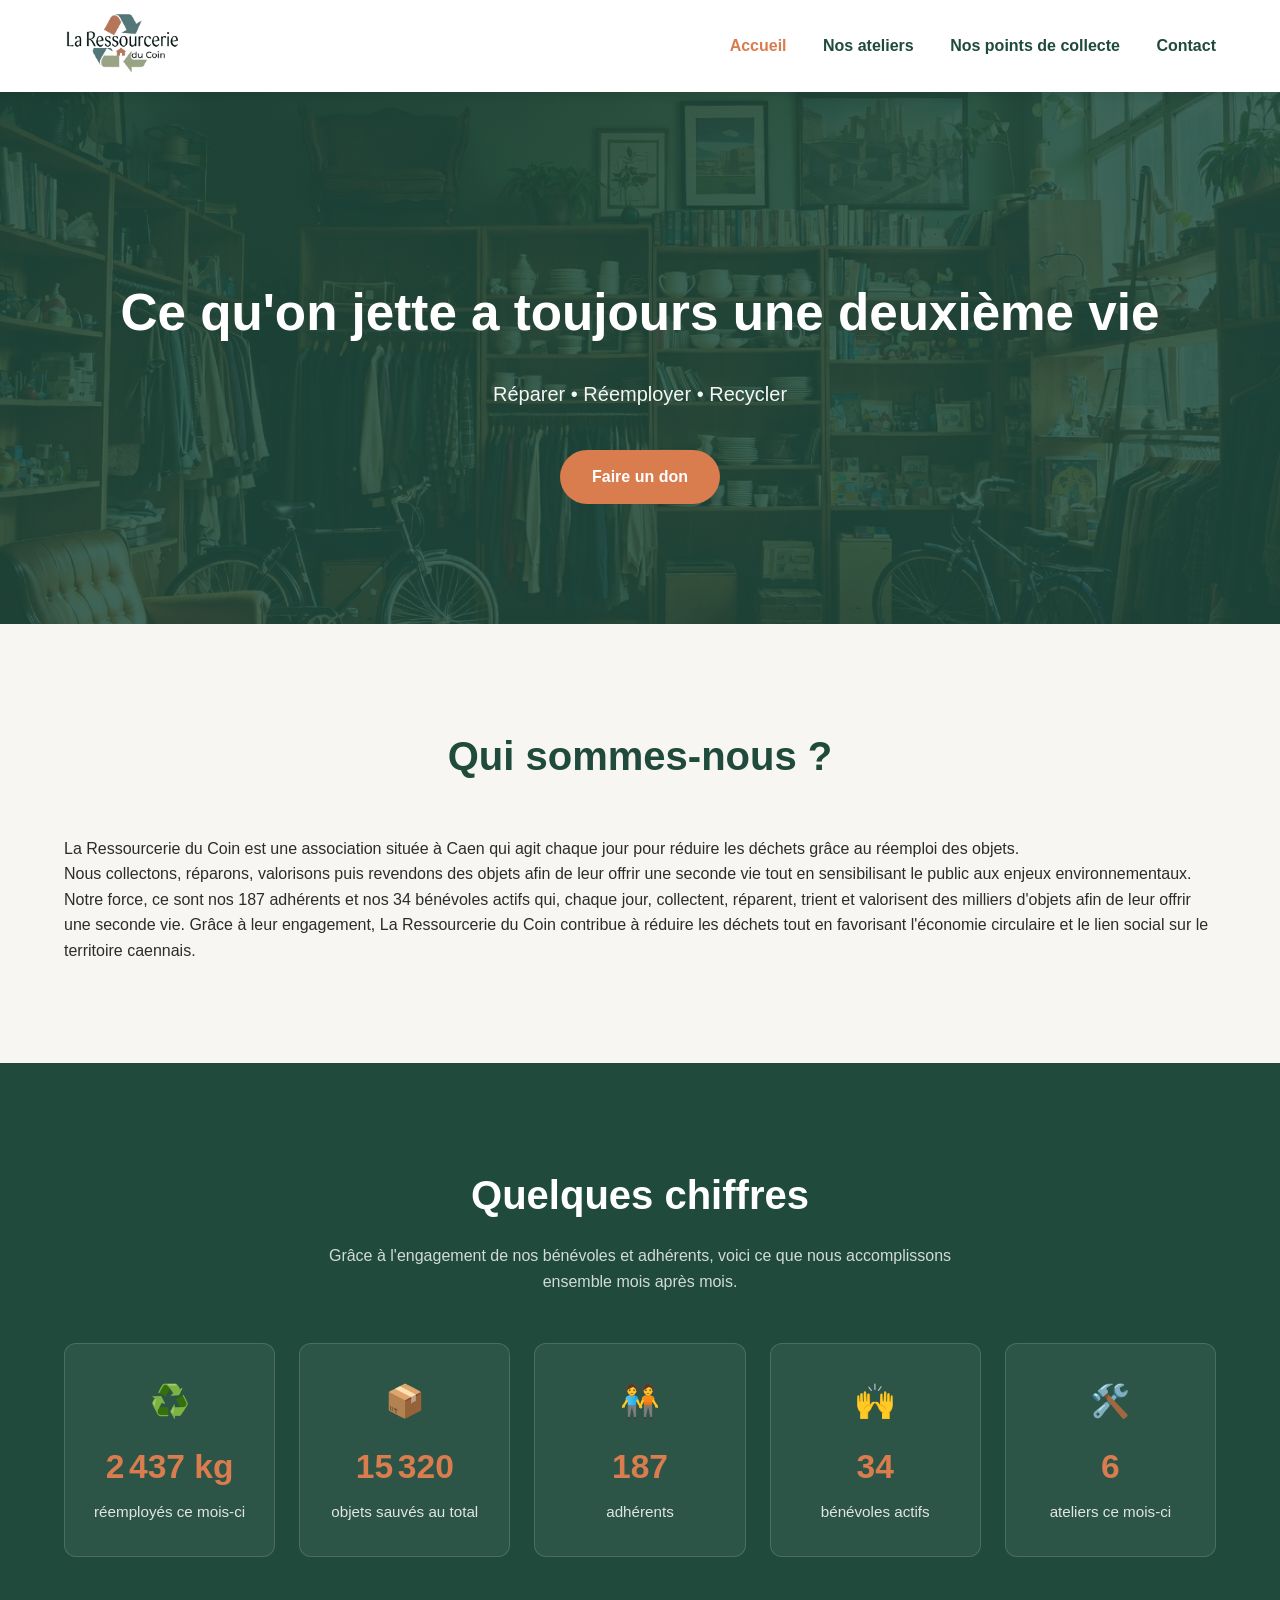
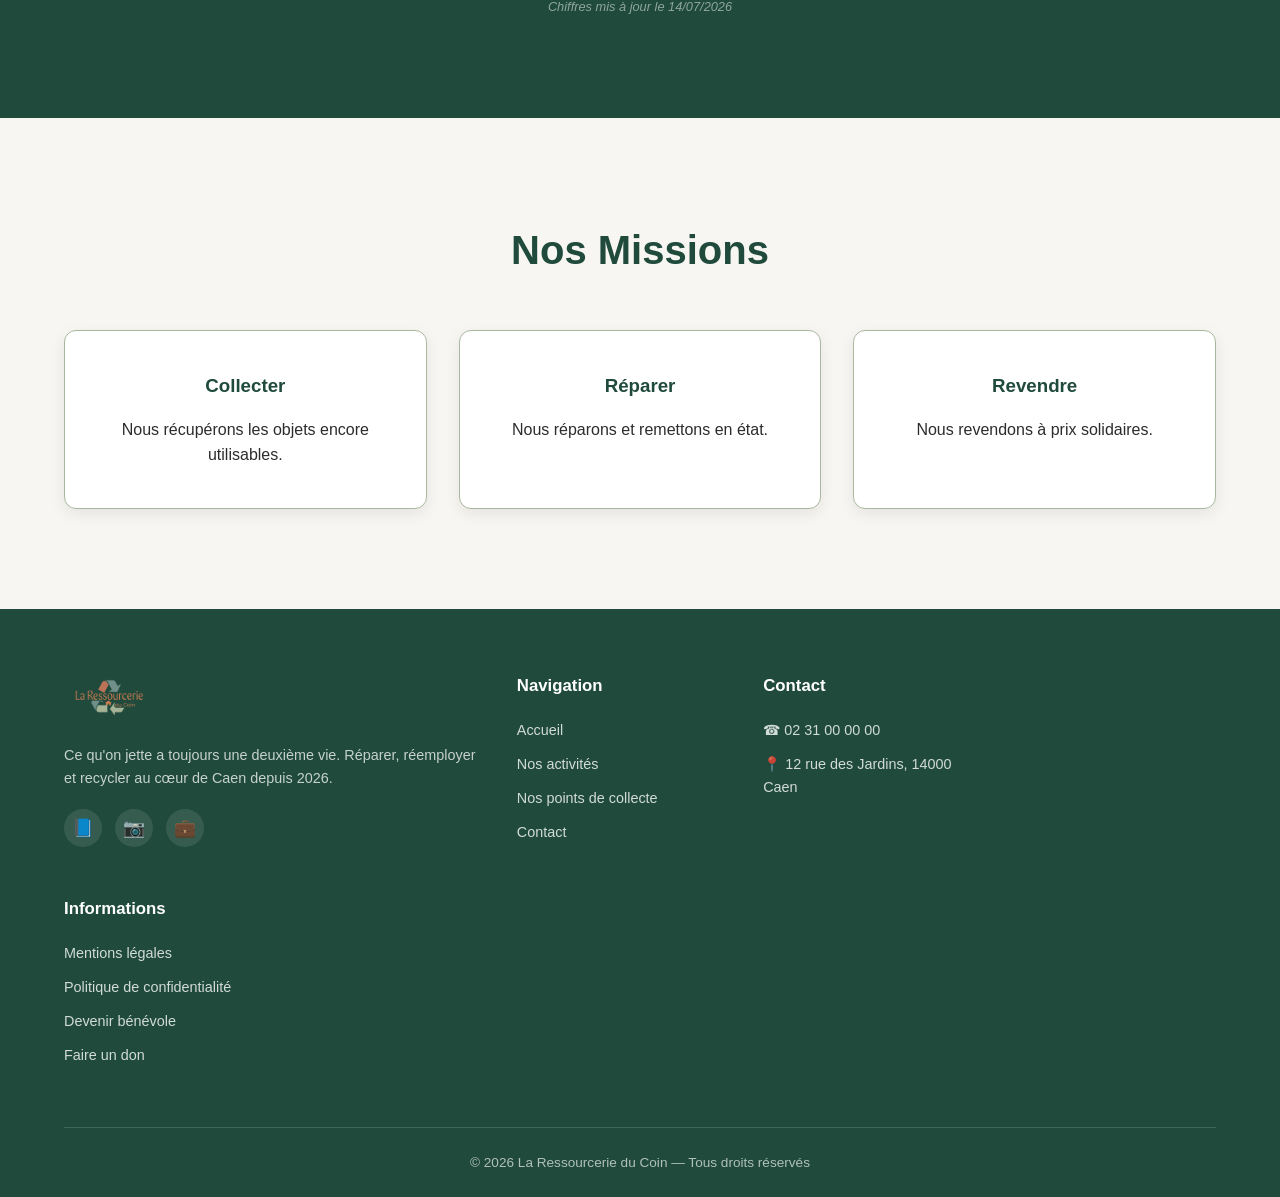
==== commit 50ca0995: "Update index.html" ====
--- a/index.html
+++ b/index.html
@@ -154,7 +154,7 @@
             <div class="footer-bloc">
                 <h4>Contact</h4>
                 <ul class="footer-contact">
-                    <li>✉ contact@laressourceriecoin.fr</li>
+                    <li><a href="mailto:contact@laressourceriecoin.fr"✉ contact@laressourceriecoin.fr</li>
                     <li>☎ 02 31 00 00 00</li>
                     <li>📍 12 rue des Jardins, 14000 Caen</li>
                 </ul>
--- a/style.css
+++ b/style.css
@@ -330,6 +330,271 @@
         flex-direction: column;
     }
 }
+/* ====================== 
+   HERO RÉDUIT (pages secondaires)
+   ====================== */
+.hero-petit {
+    padding: 130px 5% 70px;
+}
+
+.hero-petit h1 {
+    font-size: 2.4rem;
+}
+
+.navigation a.active {
+    color: var(--terre-cuite);
+}
+
+/* ====================== 
+   PAGE CONTACT 
+   ====================== */
+.contact-page {
+    background-color: white;
+    max-width: 780px;
+    margin: 0 auto;
+}
+
+.contact-intro {
+    text-align: center;
+    max-width: 600px;
+    margin: -2rem auto 2.5rem;
+    color: #555;
+}
+
+.choix-sujet-groupe {
+    display: grid;
+    grid-template-columns: repeat(3, 1fr);
+    gap: 1rem;
+    margin-bottom: 1.5rem;
+}
+
+.choix-sujet {
+    position: relative;
+    display: flex;
+    flex-direction: column;
+    align-items: center;
+    text-align: center;
+    gap: 0.4rem;
+    padding: 1.4rem 1rem;
+    border: 2px solid var(--vert-clair);
+    border-radius: 12px;
+    cursor: pointer;
+    transition: 0.25s;
+    background: var(--beige);
+}
+
+.choix-sujet:hover {
+    border-color: var(--terre-cuite);
+}
+
+.choix-sujet input {
+    position: absolute;
+    opacity: 0;
+    width: 0;
+    height: 0;
+}
+
+.choix-sujet:has(input:checked) {
+    border-color: var(--vert-principal);
+    background: white;
+    box-shadow: 0 5px 15px rgba(31, 74, 60, 0.15);
+}
+
+.choix-icone {
+    font-size: 1.8rem;
+}
+
+.choix-titre {
+    font-weight: 700;
+    color: var(--vert-principal);
+}
+
+.choix-desc {
+    font-size: 0.8rem;
+    color: #777;
+}
+
+#champ-supplementaire label,
+#champ-supplementaire select {
+    display: block;
+    width: 100%;
+}
+
+#champ-supplementaire select {
+    margin-bottom: 1.2rem;
+    padding: 14px 18px;
+    border: 2px solid var(--vert-clair);
+    border-radius: 8px;
+    font-size: 1rem;
+    font-family: inherit;
+}
+
+.contact-page label {
+    display: block;
+    color: var(--vert-principal);
+    font-weight: 600;
+    margin-bottom: 0.4rem;
+}
+
+.contact-page input,
+.contact-page textarea {
+    width: 100%;
+    padding: 14px 18px;
+    margin-bottom: 1.2rem;
+    border: 2px solid var(--vert-clair);
+    border-radius: 8px;
+    font-size: 1rem;
+    font-family: inherit;
+}
+
+.contact-page textarea {
+    min-height: 140px;
+    resize: vertical;
+}
+
+.contact-page button[type="submit"] {
+    width: 100%;
+    padding: 16px;
+    border: none;
+    border-radius: 50px;
+    background: var(--terre-cuite);
+    color: white;
+    font-size: 1rem;
+    font-weight: bold;
+    cursor: pointer;
+    transition: 0.3s;
+}
+
+.contact-page button[type="submit"]:hover {
+    background: #c56d42;
+    transform: translateY(-2px);
+}
+
+@media (max-width: 700px) {
+    .choix-sujet-groupe {
+        grid-template-columns: 1fr;
+    }
+}
+
+/* ====================== 
+   PAGE FAIRE UN DON 
+   ====================== */
+.dons {
+    background-color: var(--beige);
+}
+
+.dons-intro {
+    max-width: 700px;
+    margin: -2rem auto 3rem;
+    text-align: center;
+    color: #555;
+}
+
+.dons-cards {
+    align-items: stretch;
+}
+
+.don-card {
+    display: flex;
+    flex-direction: column;
+    align-items: center;
+    gap: 0.8rem;
+}
+
+.don-icone {
+    font-size: 2.4rem;
+    margin-bottom: 0.3rem;
+}
+
+.montants {
+    display: flex;
+    gap: 0.6rem;
+    flex-wrap: wrap;
+    justify-content: center;
+    margin: 0.5rem 0;
+}
+
+.montant {
+    padding: 10px 18px;
+    border: 2px solid var(--vert-clair);
+    background: white;
+    border-radius: 50px;
+    font-weight: 700;
+    color: var(--vert-principal);
+    cursor: pointer;
+    transition: 0.25s;
+}
+
+.montant:hover {
+    border-color: var(--terre-cuite);
+}
+
+.montant-actif {
+    background: var(--vert-principal);
+    border-color: var(--vert-principal);
+    color: white;
+}
+
+.montant-input {
+    width: 100%;
+    padding: 12px 16px;
+    margin-top: 0.3rem;
+    border: 2px solid var(--vert-clair);
+    border-radius: 8px;
+    font-size: 1rem;
+    text-align: center;
+}
+
+.btn-don {
+    border: none;
+    cursor: pointer;
+    font-size: 1rem;
+    margin-top: 0.4rem;
+}
+
+.don-note {
+    font-size: 0.8rem;
+    color: #888;
+    text-align: center;
+}
+
+.btn-secondaire {
+    display: inline-block;
+    background-color: var(--vert-principal);
+    color: white;
+    padding: 12px 26px;
+    border-radius: 50px;
+    text-decoration: none;
+    font-weight: bold;
+    transition: 0.3s;
+}
+
+.btn-secondaire:hover {
+    background-color: #143828;
+    transform: translateY(-3px);
+}
+
+.don-fiscal {
+    max-width: 780px;
+    margin: 3rem auto 0;
+    background: white;
+    border: 1px solid var(--vert-clair);
+    border-radius: 12px;
+    padding: 2rem;
+    text-align: center;
+}
+
+.don-fiscal h3 {
+    color: var(--vert-principal);
+    margin-bottom: 1rem;
+}
+
+.don-exemple {
+    font-style: italic;
+    color: var(--terre-cuite);
+    font-weight: 600;
+}
+
 /* ====================== 
    PAGES LÉGALES 
    ====================== */
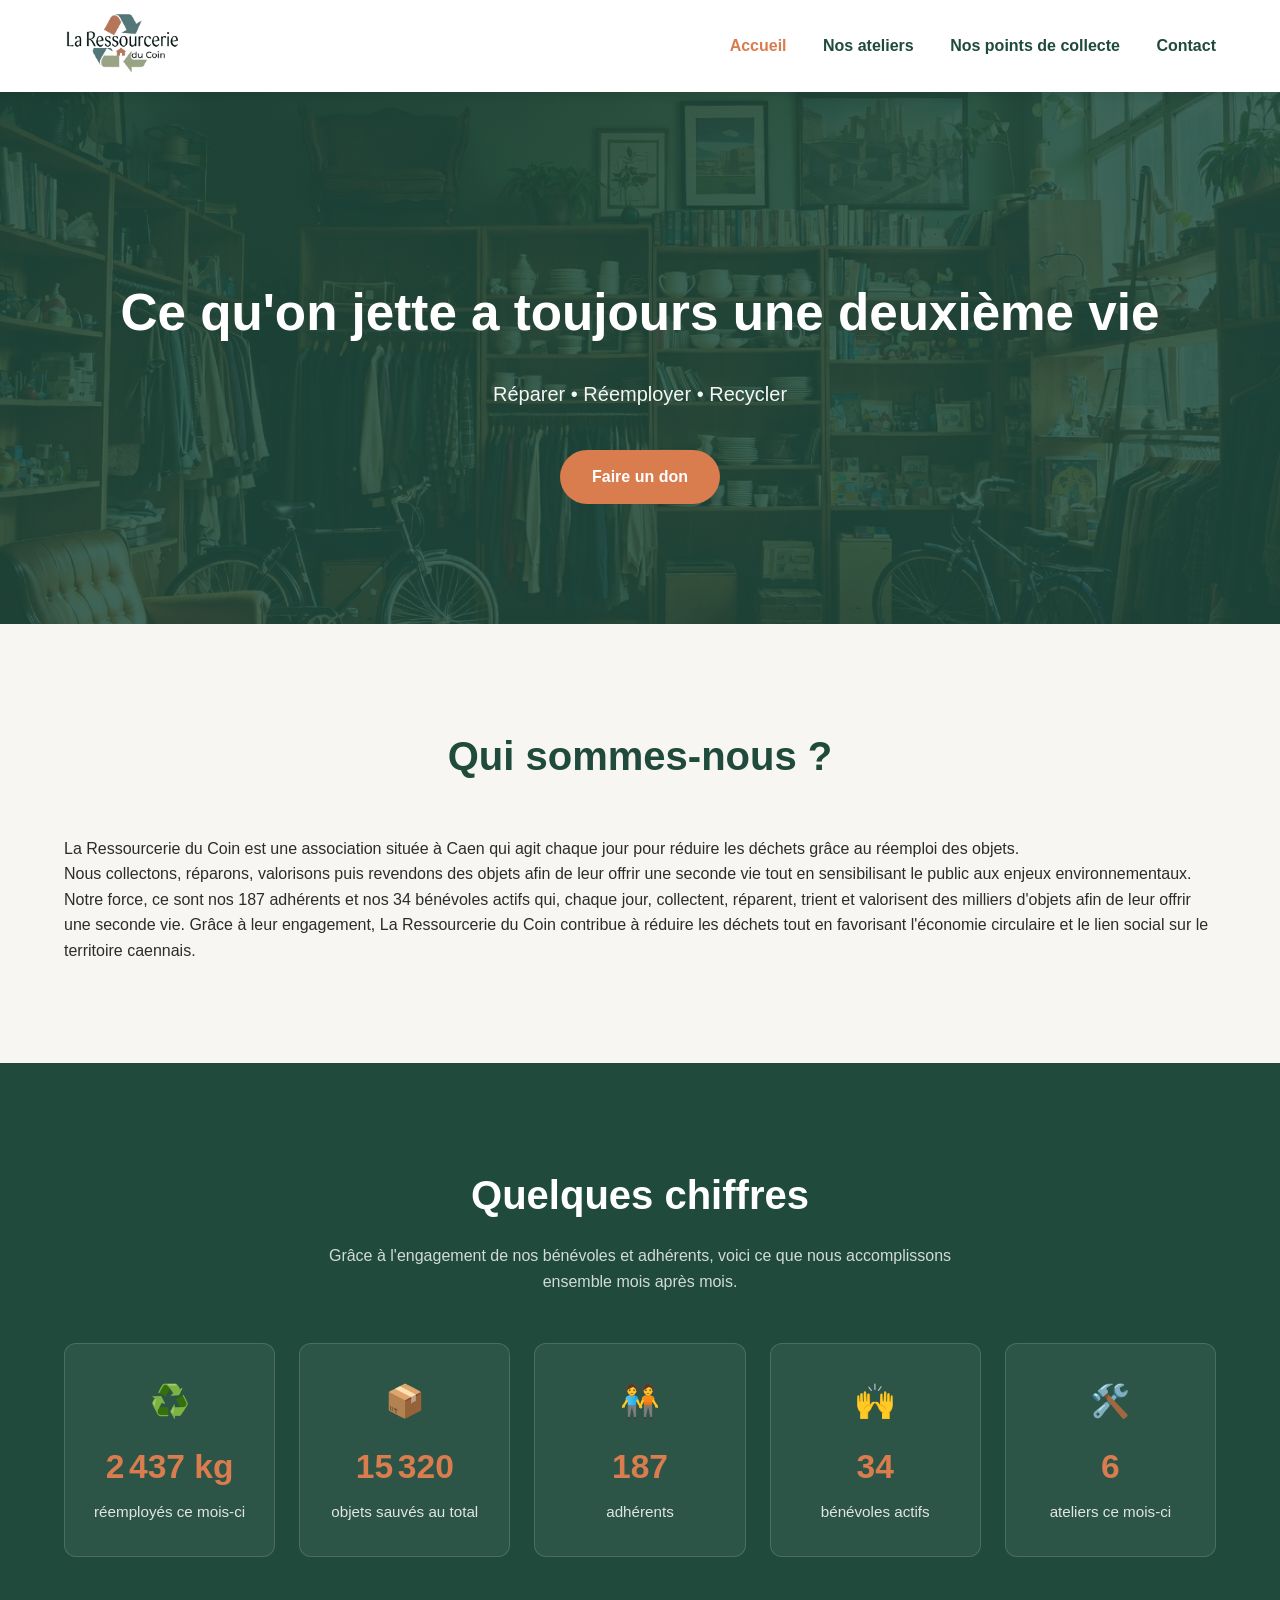
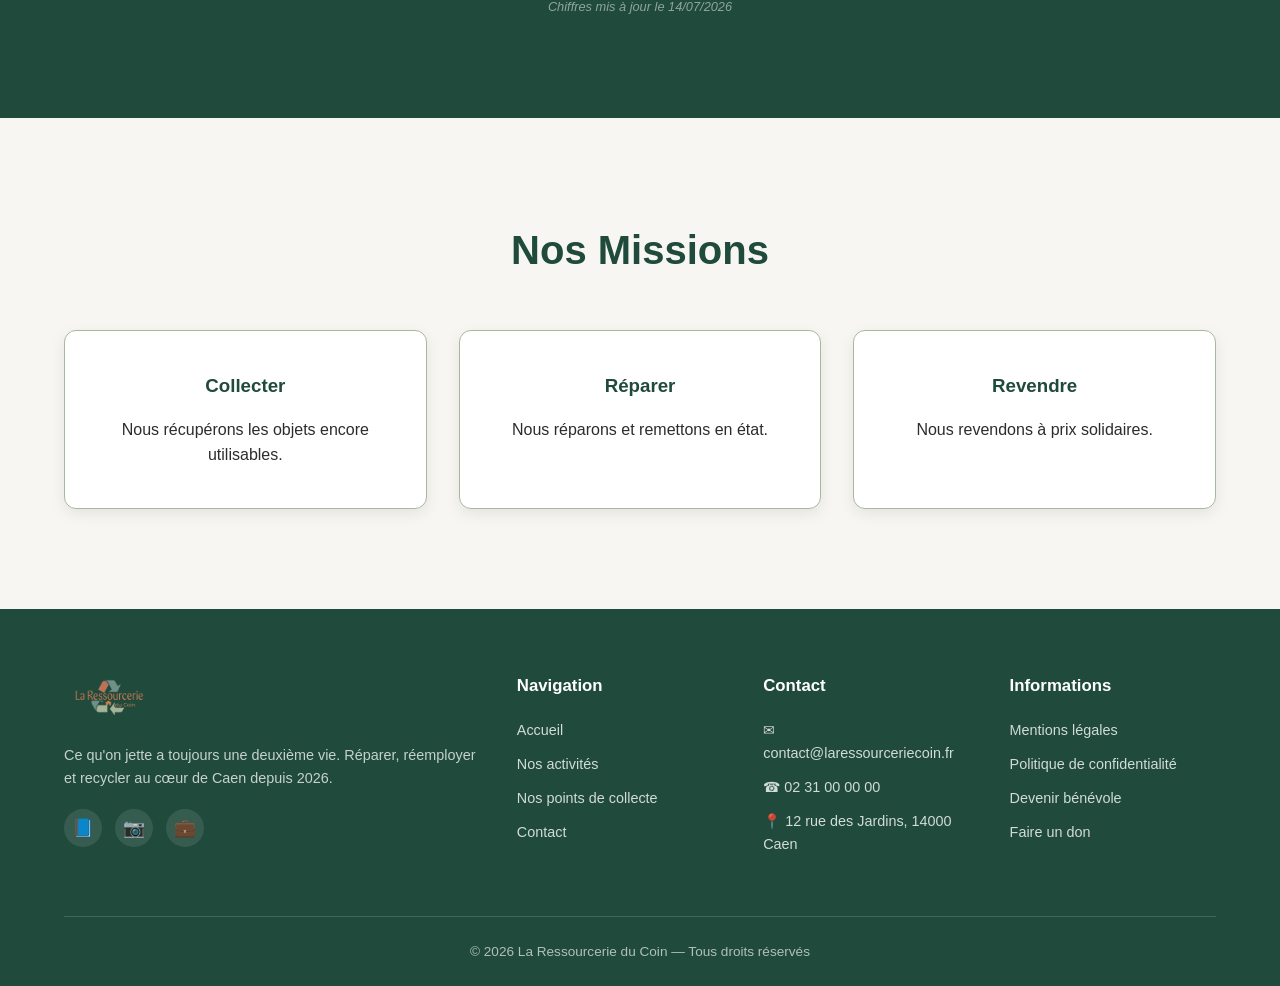
==== commit 1c86e40b: "Update index.html" ====
--- a/index.html
+++ b/index.html
@@ -154,7 +154,7 @@
             <div class="footer-bloc">
                 <h4>Contact</h4>
                 <ul class="footer-contact">
-                    <li><a href="mailto:contact@laressourceriecoin.fr"✉ contact@laressourceriecoin.fr</li>
+                    <li><a href="mailto:contact@laressourceriecoin.fr">✉ contact@laressourceriecoin.fr</a></li>
                     <li>☎ 02 31 00 00 00</li>
                     <li>📍 12 rue des Jardins, 14000 Caen</li>
                 </ul>
